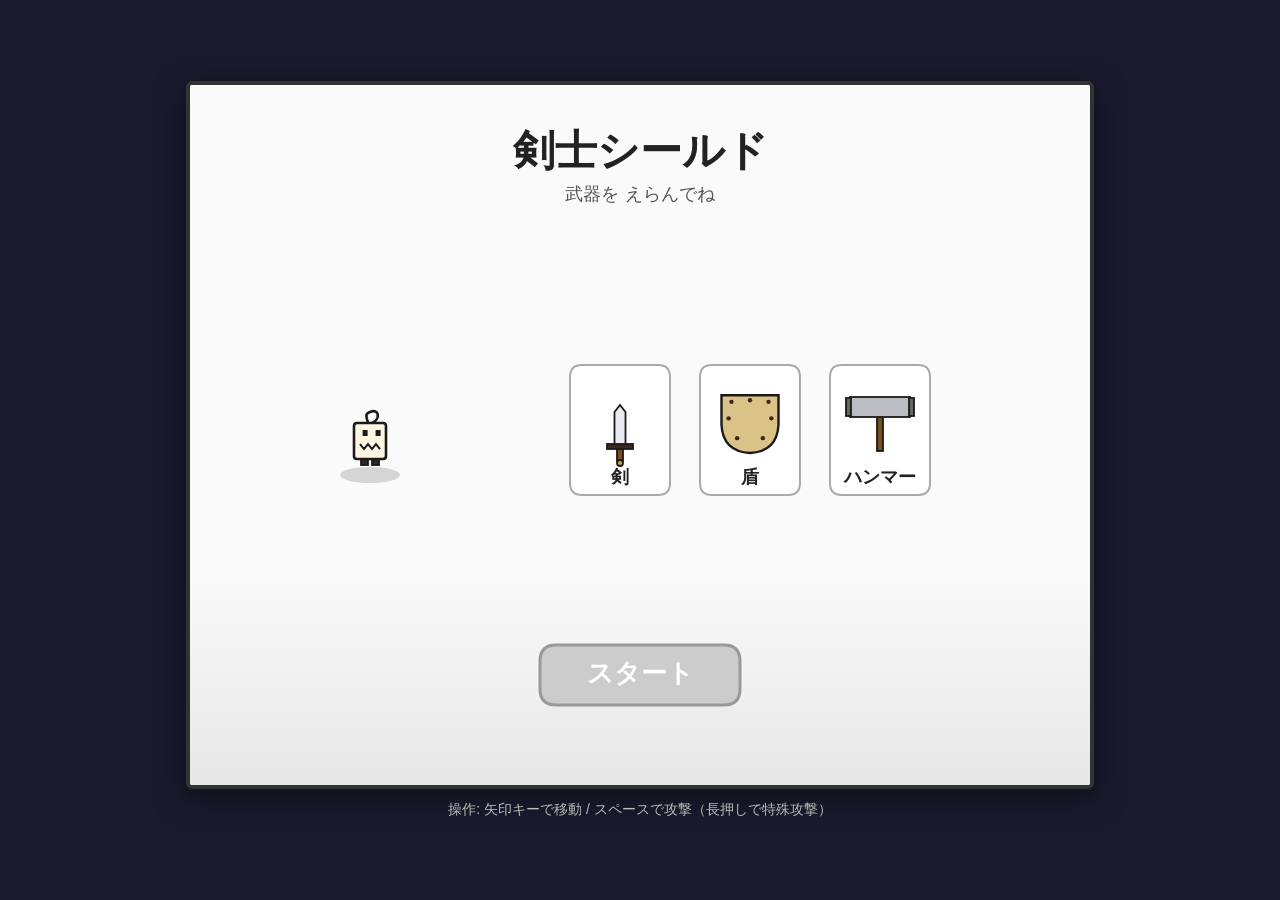
==== index.html @ b1fdd91d "Initial commit" ====
<!DOCTYPE html>
<html lang="ja">
<head>
  <meta charset="UTF-8">
  <title>剣士シールド</title>
  <link rel="stylesheet" href="style.css">
</head>
<body>
  <div id="wrap">
    <canvas id="game" width="900" height="700"></canvas>
    <div id="hint">操作: 矢印キーで移動 / スペースで攻撃（長押しで特殊攻撃）</div>
  </div>
  <script src="game.js"></script>
</body>
</html>
---- style.css ----
* { box-sizing: border-box; margin: 0; padding: 0; }
html, body {
  height: 100%;
  background: #1a1a2e;
  font-family: "Hiragino Sans", "Yu Gothic", sans-serif;
  color: #fff;
  user-select: none;
  overflow: hidden;
}
body {
  display: flex;
  justify-content: center;
  align-items: center;
  flex-direction: column;
}
#wrap {
  position: relative;
}
canvas {
  display: block;
  background: #e9dfc1;
  border: 4px solid #333;
  border-radius: 6px;
  box-shadow: 0 8px 30px rgba(0,0,0,0.5);
}
#hint {
  margin-top: 12px;
  font-size: 14px;
  color: #bbb;
  text-align: center;
}
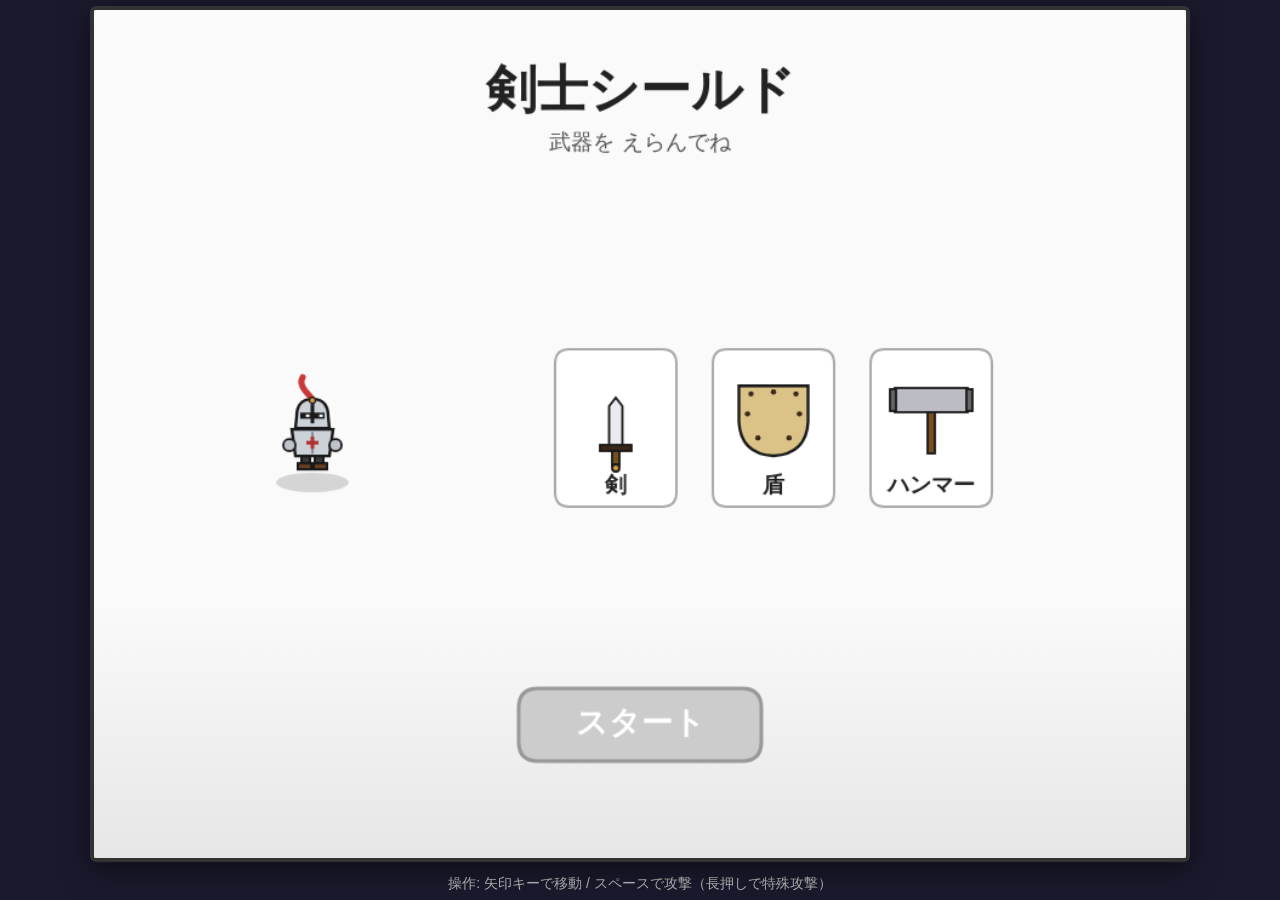
==== commit d5505825: "Add touch device support with on-screen controls Show software buttons (D-pad, attack, item use/cycl" ====
--- a/index.html
+++ b/index.html
@@ -2,14 +2,30 @@
 <html lang="ja">
 <head>
   <meta charset="UTF-8">
+  <meta name="viewport" content="width=device-width, initial-scale=1, maximum-scale=1, user-scalable=no, viewport-fit=cover">
   <title>剣士シールド</title>
   <link rel="stylesheet" href="style.css">
 </head>
 <body>
   <div id="wrap">
     <canvas id="game" width="900" height="700"></canvas>
-    <div id="hint">操作: 矢印キーで移動 / スペースで攻撃（長押しで特殊攻撃）</div>
+
+    <!-- タッチデバイス用ソフトボタン（戦闘中のみ JS で表示） -->
+    <div id="touch-controls">
+      <div class="dpad">
+        <button class="tc-btn dpad-up"    data-key="ArrowUp"    aria-label="上">▲</button>
+        <button class="tc-btn dpad-left"  data-key="ArrowLeft"  aria-label="左">◀</button>
+        <button class="tc-btn dpad-right" data-key="ArrowRight" aria-label="右">▶</button>
+        <button class="tc-btn dpad-down"  data-key="ArrowDown"  aria-label="下">▼</button>
+      </div>
+      <div class="actions">
+        <button class="tc-btn tc-item" id="btn-item-cycle" aria-label="アイテム切替">切替</button>
+        <button class="tc-btn tc-item" id="btn-item-use"   aria-label="アイテム使用">毒</button>
+        <button class="tc-btn tc-attack" id="btn-attack"   aria-label="攻撃">攻撃</button>
+      </div>
+    </div>
   </div>
+  <div id="hint">操作: 矢印キーで移動 / スペースで攻撃（長押しで特殊攻撃）</div>
   <script src="game.js"></script>
 </body>
 </html>
--- a/style.css
+++ b/style.css
@@ -5,7 +5,12 @@
   font-family: "Hiragino Sans", "Yu Gothic", sans-serif;
   color: #fff;
   user-select: none;
+  -webkit-user-select: none;
+  -webkit-touch-callout: none;
   overflow: hidden;
+  /* ゲーム操作中にスクロール／ダブルタップズームが起きないように */
+  touch-action: none;
+  overscroll-behavior: none;
 }
 body {
   display: flex;
@@ -15,9 +20,17 @@
 }
 #wrap {
   position: relative;
+  line-height: 0; /* canvas 下の余白を消して #wrap を canvas にぴったり合わせる */
 }
 canvas {
   display: block;
+  /* アスペクト比 900:700 を保ったままビューポートに収める。
+     PC ではヒント分(約44px)を引いて高さを確保する。 */
+  width: min(100vw, calc((100vh - 44px) * 900 / 700));
+  height: auto;
+  aspect-ratio: 900 / 700;
+  max-width: 100vw;
+  max-height: 100vh;
   background: #e9dfc1;
   border: 4px solid #333;
   border-radius: 6px;
@@ -28,4 +41,90 @@
   font-size: 14px;
   color: #bbb;
   text-align: center;
+  line-height: 1.4;
 }
+
+/* =====================================================================
+   タッチデバイス用ソフトボタン
+   ・既定は非表示。JS が body.touch を付け、戦闘中だけ表示する
+   ・#wrap (= canvas) に重ねて配置。コンテナは透過、ボタンだけ反応
+   ===================================================================== */
+#touch-controls {
+  display: none;
+  position: absolute;
+  inset: 0;
+  pointer-events: none; /* ボタン以外はキャンバスを邪魔しない */
+  z-index: 10;
+}
+.tc-btn {
+  pointer-events: auto;
+  display: flex;
+  align-items: center;
+  justify-content: center;
+  font-family: inherit;
+  font-weight: 700;
+  color: #fff;
+  background: rgba(26, 26, 46, 0.45);
+  border: 2.5px solid rgba(255, 255, 255, 0.75);
+  border-radius: 14px;
+  -webkit-tap-highlight-color: transparent;
+  touch-action: none;
+  user-select: none;
+  line-height: 1;
+  text-align: center;
+}
+.tc-btn.pressed {
+  background: rgba(255, 255, 255, 0.4);
+  transform: scale(0.94);
+}
+
+/* 方向パッド（左下）。3x3 グリッドの十字配置 */
+.dpad {
+  position: absolute;
+  left: 3vmin;
+  bottom: 3vmin;
+  width: 42vmin;
+  height: 42vmin;
+  display: grid;
+  grid-template-columns: repeat(3, 1fr);
+  grid-template-rows: repeat(3, 1fr);
+  gap: 1vmin;
+}
+.dpad .tc-btn { width: 100%; height: 100%; font-size: 5vmin; }
+.dpad-up    { grid-column: 2; grid-row: 1; }
+.dpad-left  { grid-column: 1; grid-row: 2; }
+.dpad-right { grid-column: 3; grid-row: 2; }
+.dpad-down  { grid-column: 2; grid-row: 3; }
+
+/* アクション（右下）：攻撃ボタン + アイテム2つ */
+.actions {
+  position: absolute;
+  right: 3vmin;
+  bottom: 3vmin;
+  display: flex;
+  align-items: flex-end;
+  gap: 2.4vmin;
+}
+.tc-attack {
+  width: 24vmin;
+  height: 24vmin;
+  border-radius: 50%;
+  font-size: 5vmin;
+  background: rgba(176, 32, 32, 0.5);
+  border-color: rgba(255, 220, 220, 0.85);
+}
+.tc-item {
+  width: 13vmin;
+  height: 13vmin;
+  border-radius: 2.4vmin;
+  font-size: 3.4vmin;
+  flex-direction: column;
+  gap: 0.4vmin;
+  white-space: pre-line;
+}
+
+/* タッチ端末ではヒント文を消して描画領域を最大化 */
+body.touch #hint { display: none; }
+body.touch canvas {
+  width: min(100vw, calc(100vh * 900 / 700));
+}
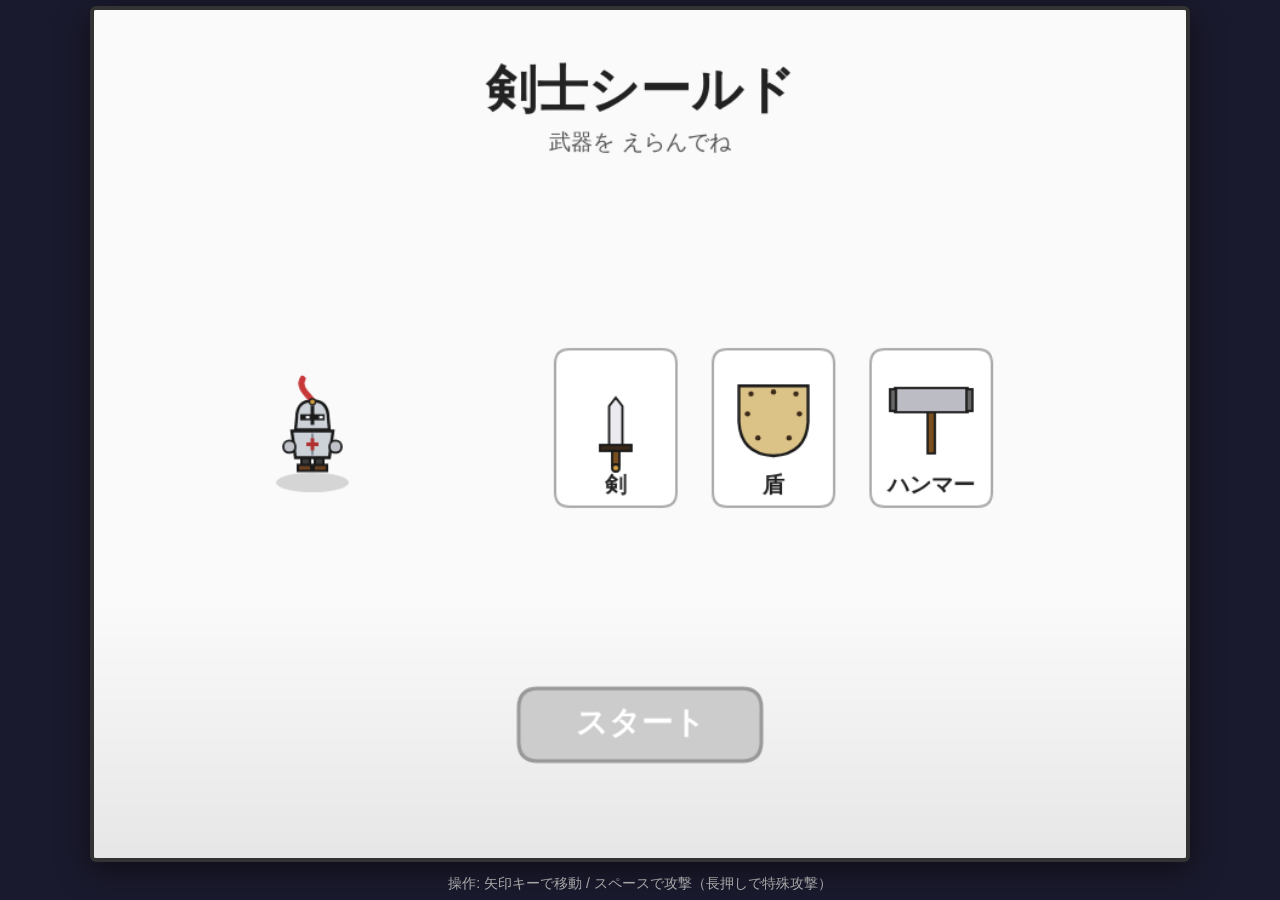
==== commit d7f83205: "Replace movement D-pad with touch-to-move On touch devices the player now follows where you touch/dr" ====
--- a/index.html
+++ b/index.html
@@ -10,14 +10,9 @@
   <div id="wrap">
     <canvas id="game" width="900" height="700"></canvas>
 
-    <!-- タッチデバイス用ソフトボタン（戦闘中のみ JS で表示） -->
+    <!-- タッチデバイス用ソフトボタン（戦闘中のみ JS で表示）。
+         移動はボタンではなく、キャンバスを触れた場所へ自キャラが追従する。 -->
     <div id="touch-controls">
-      <div class="dpad">
-        <button class="tc-btn dpad-up"    data-key="ArrowUp"    aria-label="上">▲</button>
-        <button class="tc-btn dpad-left"  data-key="ArrowLeft"  aria-label="左">◀</button>
-        <button class="tc-btn dpad-right" data-key="ArrowRight" aria-label="右">▶</button>
-        <button class="tc-btn dpad-down"  data-key="ArrowDown"  aria-label="下">▼</button>
-      </div>
       <div class="actions">
         <button class="tc-btn tc-item" id="btn-item-cycle" aria-label="アイテム切替">切替</button>
         <button class="tc-btn tc-item" id="btn-item-use"   aria-label="アイテム使用">毒</button>
--- a/style.css
+++ b/style.css
@@ -78,25 +78,8 @@
   transform: scale(0.94);
 }
 
-/* 方向パッド（左下）。3x3 グリッドの十字配置 */
-.dpad {
-  position: absolute;
-  left: 3vmin;
-  bottom: 3vmin;
-  width: 42vmin;
-  height: 42vmin;
-  display: grid;
-  grid-template-columns: repeat(3, 1fr);
-  grid-template-rows: repeat(3, 1fr);
-  gap: 1vmin;
-}
-.dpad .tc-btn { width: 100%; height: 100%; font-size: 5vmin; }
-.dpad-up    { grid-column: 2; grid-row: 1; }
-.dpad-left  { grid-column: 1; grid-row: 2; }
-.dpad-right { grid-column: 3; grid-row: 2; }
-.dpad-down  { grid-column: 2; grid-row: 3; }
-
-/* アクション（右下）：攻撃ボタン + アイテム2つ */
+/* アクション（右下）：攻撃ボタン + アイテム2つ。
+   移動はキャンバスのドラッグで行うため方向パッドは無い。 */
 .actions {
   position: absolute;
   right: 3vmin;
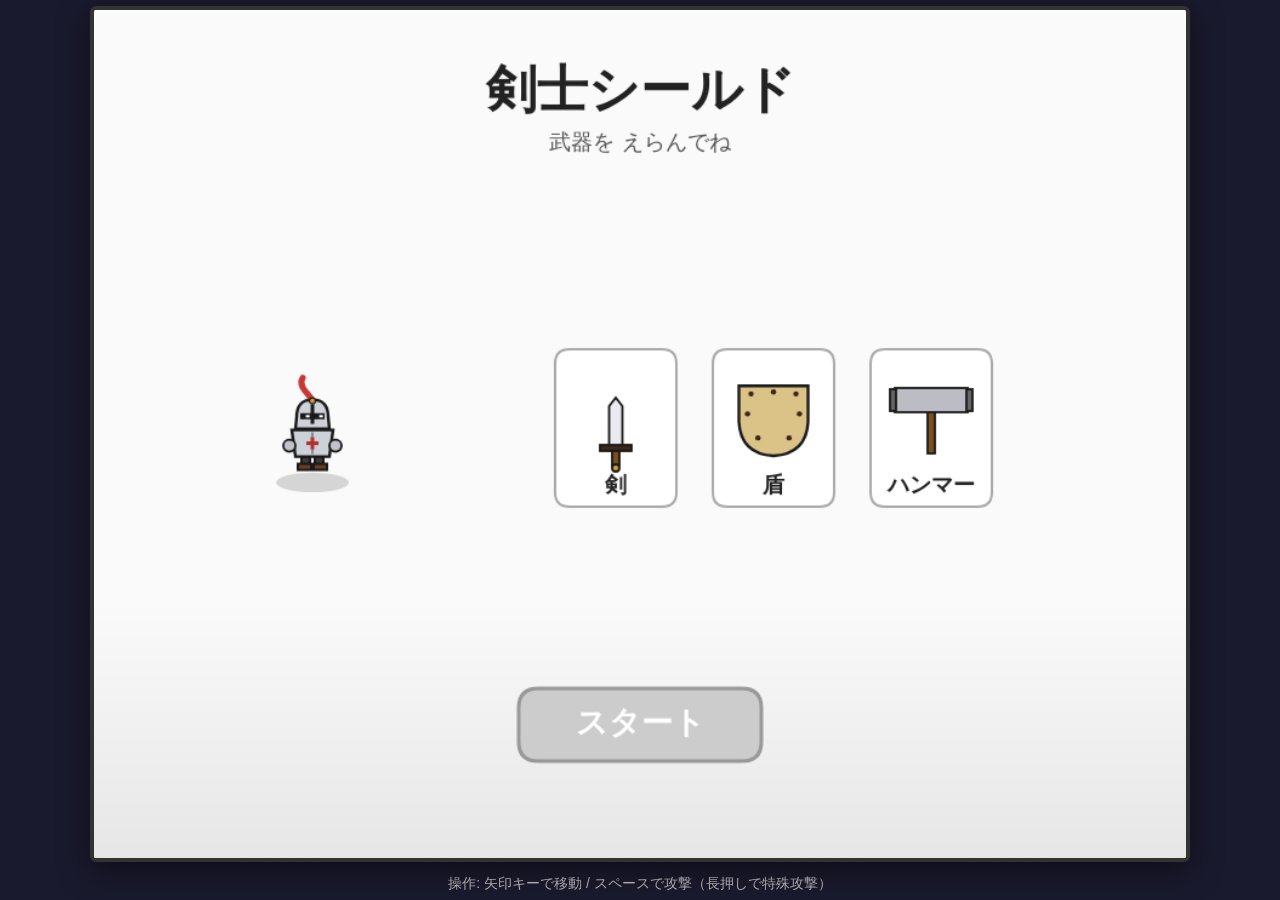
==== commit 902ae975: "Use virtual analog stick for touch movement Replace touch-to-move with a virtual stick in the bottom" ====
--- a/index.html
+++ b/index.html
@@ -11,8 +11,11 @@
     <canvas id="game" width="900" height="700"></canvas>
 
     <!-- タッチデバイス用ソフトボタン（戦闘中のみ JS で表示）。
-         移動はボタンではなく、キャンバスを触れた場所へ自キャラが追従する。 -->
+         移動は左下のバーチャルスティック（中心からの指の角度で操作）。 -->
     <div id="touch-controls">
+      <div class="joystick" id="joystick">
+        <div class="joystick-knob" id="joystick-knob"></div>
+      </div>
       <div class="actions">
         <button class="tc-btn tc-item" id="btn-item-cycle" aria-label="アイテム切替">切替</button>
         <button class="tc-btn tc-item" id="btn-item-use"   aria-label="アイテム使用">毒</button>
--- a/style.css
+++ b/style.css
@@ -78,8 +78,34 @@
   transform: scale(0.94);
 }
 
-/* アクション（右下）：攻撃ボタン + アイテム2つ。
-   移動はキャンバスのドラッグで行うため方向パッドは無い。 */
+/* 移動スティック（左下）。中心からの指の角度で進行方向を決める */
+.joystick {
+  position: absolute;
+  left: 5vmin;
+  bottom: 5vmin;
+  width: 34vmin;
+  height: 34vmin;
+  border-radius: 50%;
+  background: rgba(26, 26, 46, 0.35);
+  border: 2.5px solid rgba(255, 255, 255, 0.5);
+  pointer-events: auto;
+  touch-action: none;
+}
+.joystick-knob {
+  position: absolute;
+  left: 50%;
+  top: 50%;
+  width: 15vmin;
+  height: 15vmin;
+  margin-left: -7.5vmin;
+  margin-top: -7.5vmin;
+  border-radius: 50%;
+  background: rgba(255, 255, 255, 0.45);
+  border: 2.5px solid rgba(255, 255, 255, 0.8);
+  pointer-events: none;
+}
+
+/* アクション（右下）：攻撃ボタン + アイテム2つ。 */
 .actions {
   position: absolute;
   right: 3vmin;
